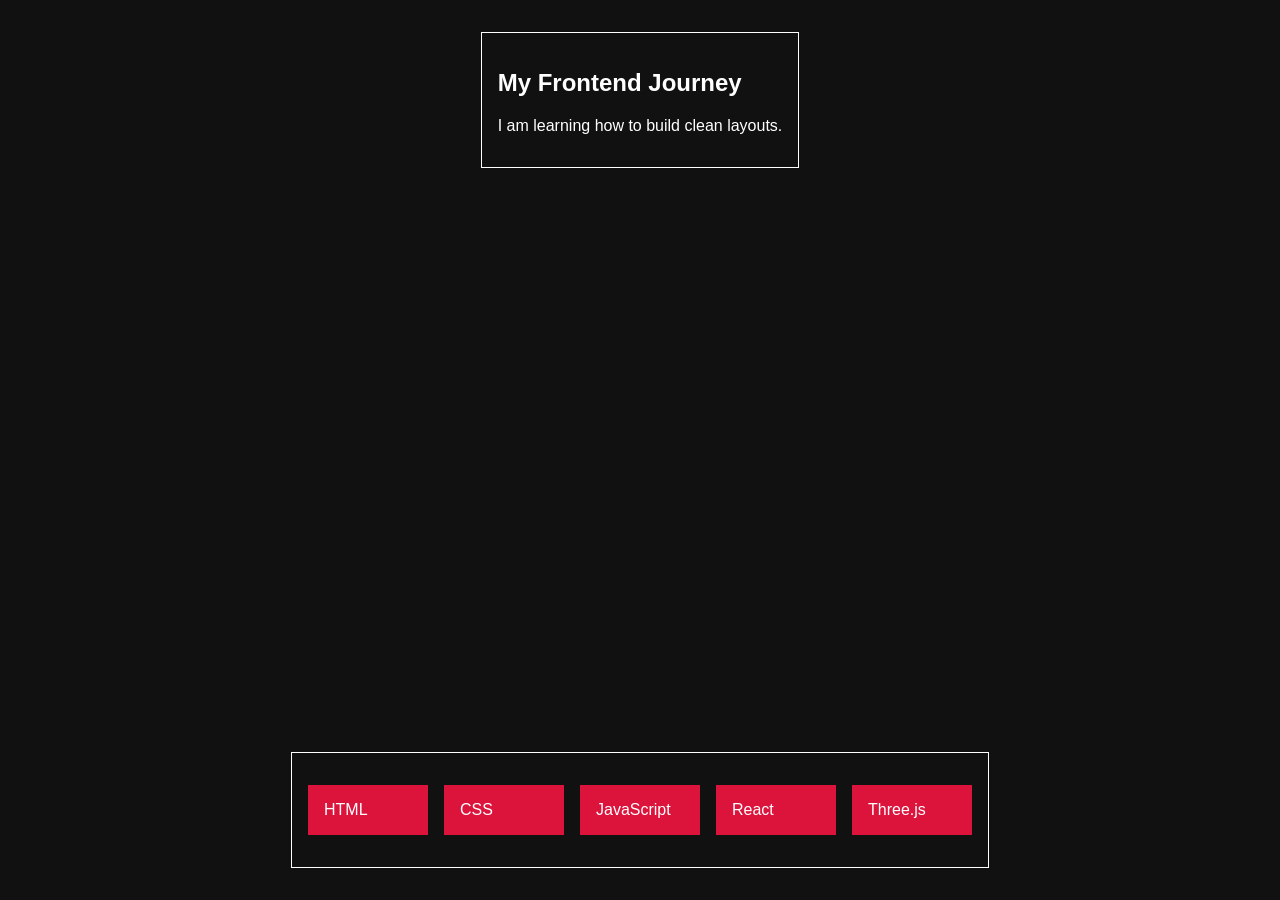
==== udemy.html @ 711d9e59 "CSS LAYOUT PRACTICE" ====
<!DOCTYPE html>
<html lang="en">
<head>
  <meta charset="UTF-8">
  <meta name="viewport" content="width=device-width, initial-scale=1.0">
  <title>Frontend Practice</title>
  <link rel="stylesheet" href="udemy.css">
</head>

<body>
  <section class="practice-hero">
    <div class="practice-text">
      <h1>My Frontend Journey</h1>
      <p>I am learning how to build clean layouts.</p>
    </div>

    <div class="practice-card">
      <p>HTML</p>
      <p>CSS</p>
      <p>JavaScript</p>
      <p>React</p>
      <p>Three.js</p>
    </div>
  </section>
</body>
</html>
---- udemy.css ----
* {
      box-sizing: border-box;
    }

    body {
      margin: 0;
      font-family: Arial, sans-serif;
      background: #111;
      color: white;
    }

    .practice-hero {
      min-height: 100vh;
      padding: 2rem;
      display: flex;
      flex-direction: column;
      gap: 2rem;
      align-items: center;
      justify-content: space-between;
    }

    .practice-text,
    .practice-card {
      border: 1px solid white;
      padding: 1rem;
    }

    .practice-card {
      gap: 1rem;
      display: flex;
    }

    .practice-card p{
        width: 120px;
        padding: 1rem;
        background: crimson;
        flex-wrap: wrap;
    }
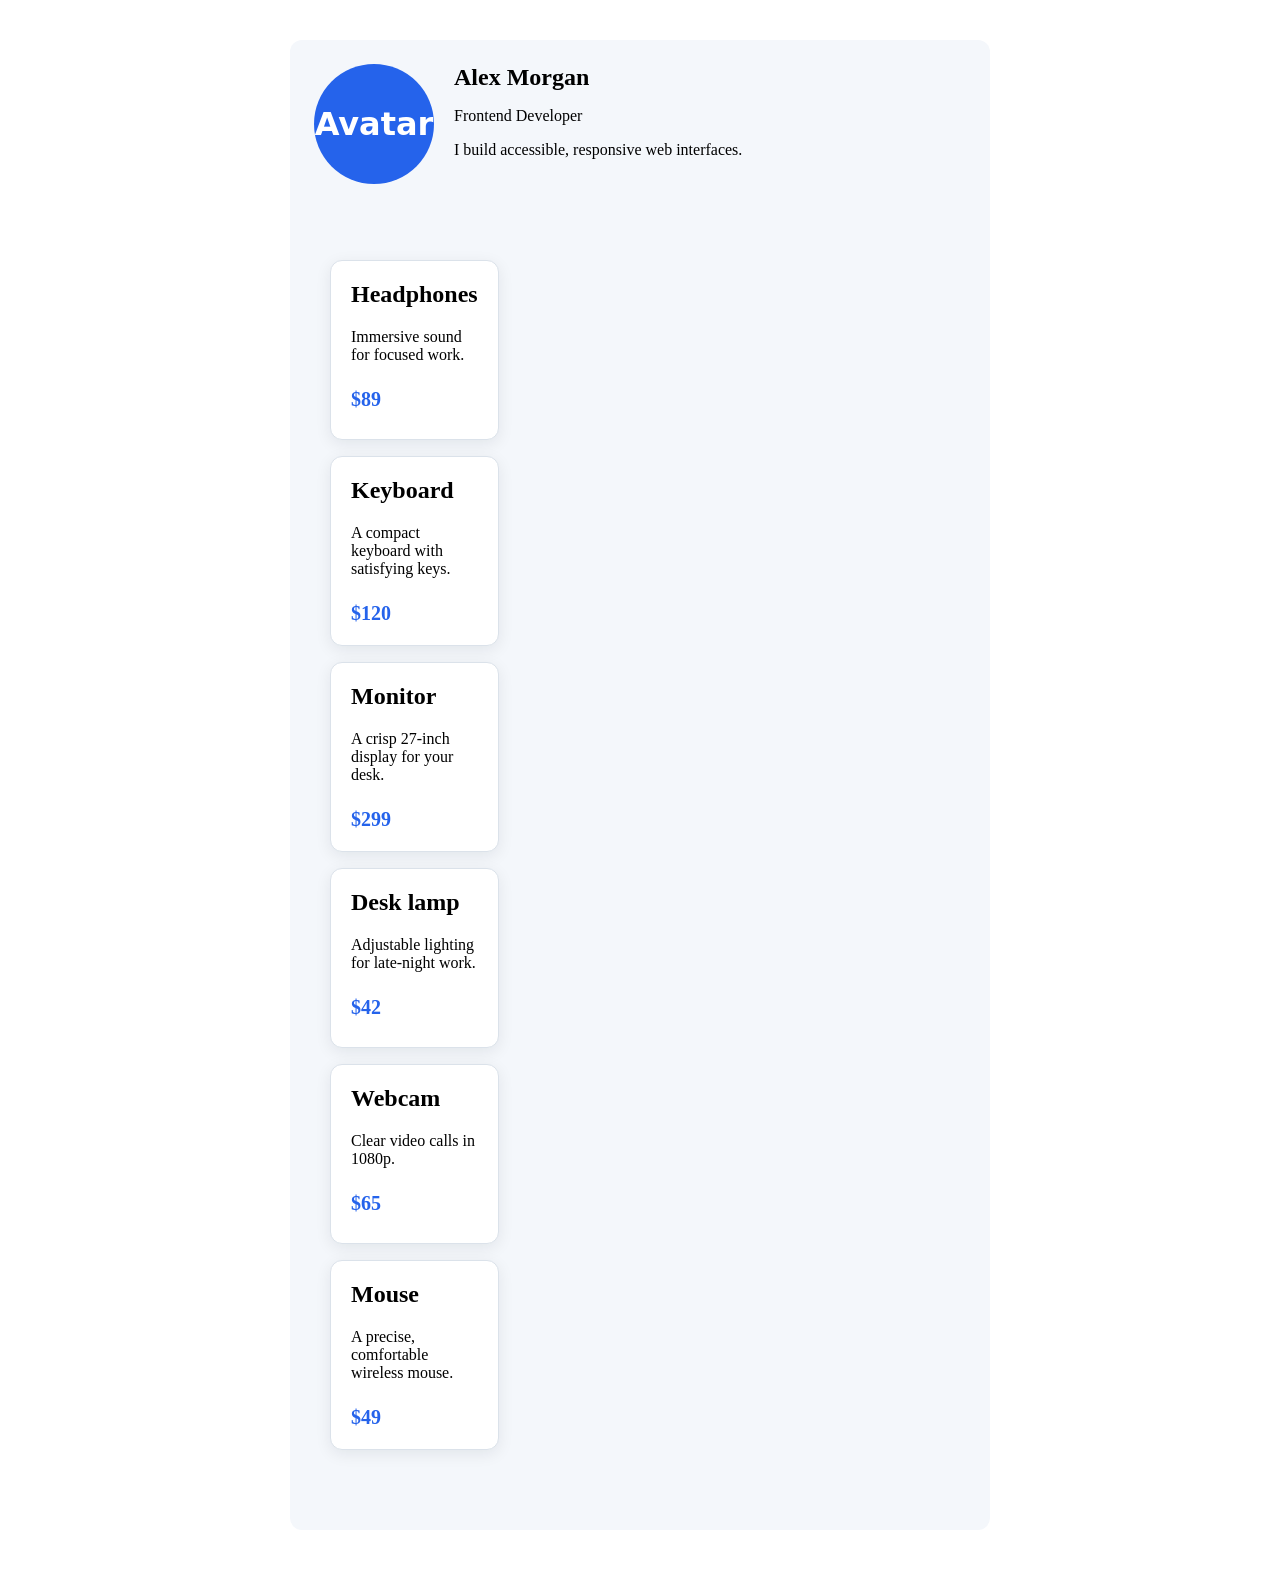
==== commit ec34349d: "JavaScript Dice game Challenge." ====
--- a/udemy.html
+++ b/udemy.html
@@ -8,19 +8,50 @@
 </head>
 
 <body>
-  <section class="practice-hero">
-    <div class="practice-text">
-      <h1>My Frontend Journey</h1>
-      <p>I am learning how to build clean layouts.</p>
-    </div>
+ <div class="profile">
+  <div class="avatar">Avatar</div>
+  <div class="details">
+    <h2>Alex Morgan</h2>
+    <p>Frontend Developer</p>
+    <p>I build accessible, responsive web interfaces.</p>
+  </div>
+  <section class="products">
+  <article class="product">
+    <h2>Headphones</h2>
+    <p>Immersive sound for focused work.</p>
+    <strong>$89</strong>
+  </article>
 
-    <div class="practice-card">
-      <p>HTML</p>
-      <p>CSS</p>
-      <p>JavaScript</p>
-      <p>React</p>
-      <p>Three.js</p>
-    </div>
-  </section>
+  <article class="product">
+    <h2>Keyboard</h2>
+    <p>A compact keyboard with satisfying keys.</p>
+    <strong>$120</strong>
+  </article>
+
+  <article class="product">
+    <h2>Monitor</h2>
+    <p>A crisp 27-inch display for your desk.</p>
+    <strong>$299</strong>
+  </article>
+
+  <article class="product">
+    <h2>Desk lamp</h2>
+    <p>Adjustable lighting for late-night work.</p>
+    <strong>$42</strong>
+  </article>
+
+  <article class="product">
+    <h2>Webcam</h2>
+    <p>Clear video calls in 1080p.</p>
+    <strong>$65</strong>
+  </article>
+
+  <article class="product">
+    <h2>Mouse</h2>
+    <p>A precise, comfortable wireless mouse.</p>
+    <strong>$49</strong>
+  </article>
+</section>
+</div>
 </body>
 </html>  
--- a/udemy.css
+++ b/udemy.css
@@ -1,38 +1,74 @@
- * {
-      box-sizing: border-box;
-    }
+* {
+  box-sizing: border-box;
+}
 
-    body {
-      margin: 0;
-      font-family: Arial, sans-serif;
-      background: #111;
-      color: white;
-    }
+.profile {
+  display: grid;
+  grid-template-columns: 120px 1fr;
+  gap: 20px;
 
-    .practice-hero {
-      min-height: 100vh;
-      padding: 2rem;
-      display: flex;
-      flex-direction: column;
-      gap: 2rem;
-      align-items: center;
-      justify-content: space-between;
-    }
+  max-width: 700px;
+  margin: 40px auto;
+  padding: 24px;
+  border-radius: 12px;
+  background: #f4f7fb;
+}
 
-    .practice-text,
-    .practice-card {
-      border: 1px solid white;
-      padding: 1rem;
-    }
+.avatar {
+  display: grid;
+  place-items: center;
 
-    .practice-card {
-      gap: 1rem;
-      display: flex;
-    }
+  width: 120px;
+  height: 120px;
+  border-radius: 50%;
+  background: #2563eb;
+  color: white;
+  font: bold 2rem/1 system-ui;
+}
 
-    .practice-card p{
-        width: 120px;
-        padding: 1rem;
-        background: crimson;
-        flex-wrap: wrap;
-    }+.details h2 {
+  margin: 0;
+}
+
+.role {
+  margin-top: 6px;
+  color: #2563eb;
+  font-weight: 700;
+}
+
+@media (max-width: 600px) {
+  .profile {
+    grid-template-columns: 1fr;
+  }
+}
+
+
+.products {
+  display: grid;
+  grid-template-columns: repeat(auto-fit, minmax(200px, 1 fr));
+  gap: 16px;
+
+  max-width: 1000px;
+  margin: 40px auto;
+  padding: 16px;
+}
+
+.product {
+  min-height: 180px;
+  padding: 20px;
+  border: 1px solid #dbe2ea;
+  border-radius: 12px;
+  background: white;
+  box-shadow: 0 4px 16px rgb(15 23 42 / 8%);
+}
+
+.product h2 {
+  margin-top: 0;
+}
+
+.product strong {
+  display: block;
+  margin-top: 24px;
+  color: #2563eb;
+  font-size: 1.25rem;
+}
